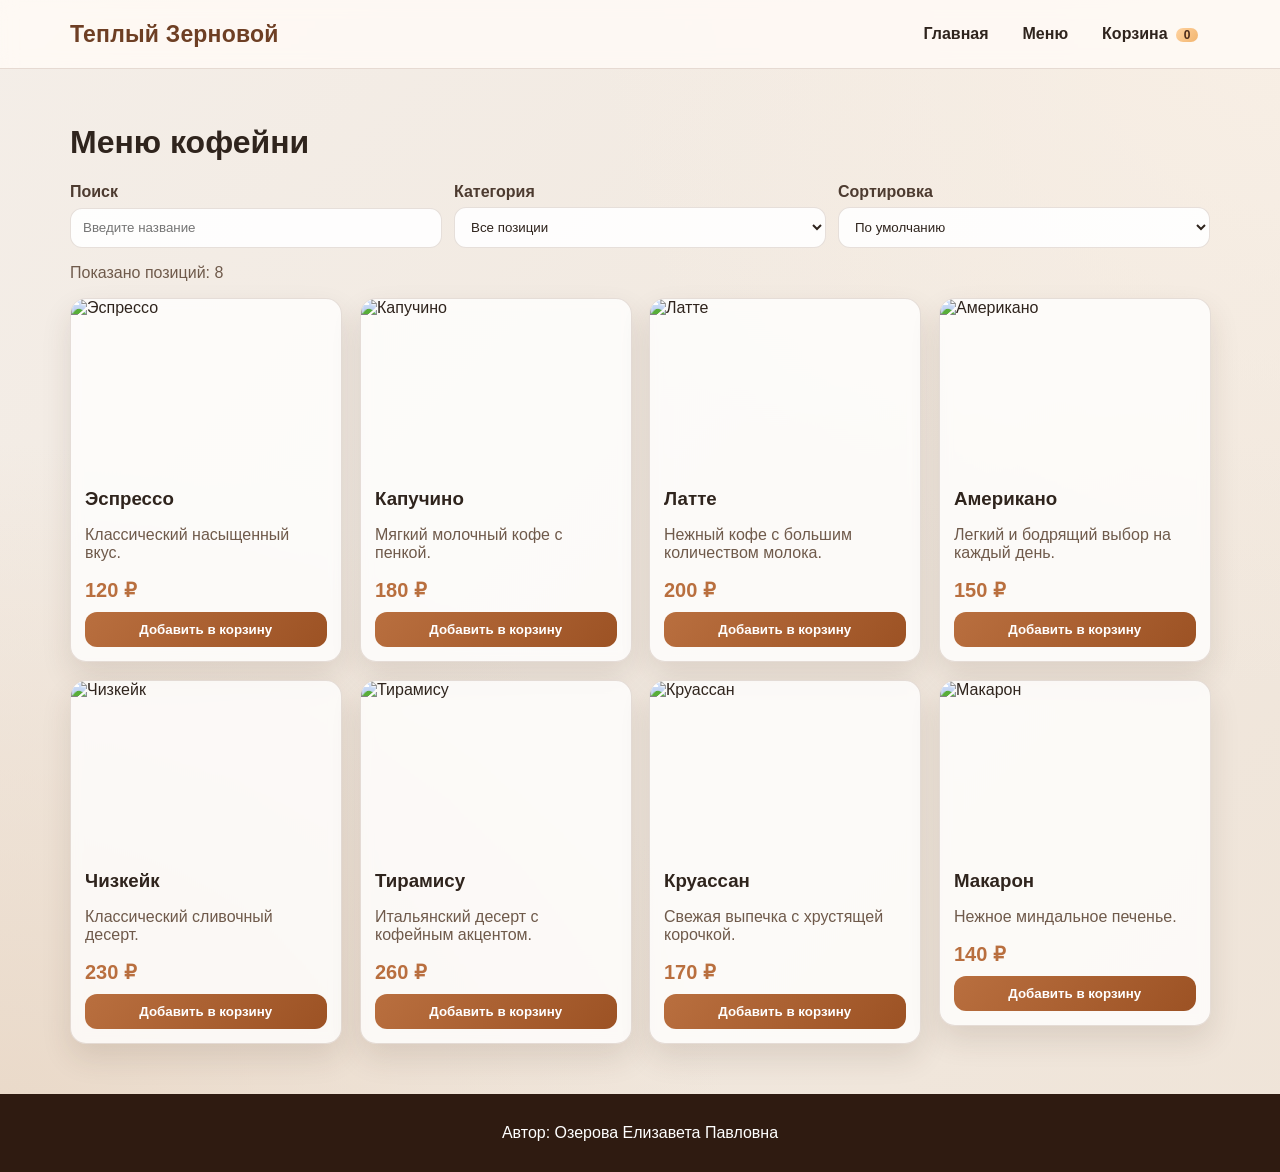
==== menu.html @ e08c6fac "Initial coffee shop site Made-with: Cursor" ====
<!DOCTYPE html>
<html lang="ru">
<head>
  <meta charset="UTF-8">
  <meta name="viewport" content="width=device-width, initial-scale=1.0">
  <title>Кофейня "Теплый Зерновой" - Меню</title>
  <link rel="stylesheet" href="styles.css">
</head>
<body>
  <header class="site-header">
    <div class="container nav-wrap">
      <a class="logo" href="index.html">Теплый Зерновой</a>
      <nav class="nav">
        <a href="index.html">Главная</a>
        <a href="menu.html">Меню</a>
        <a href="cart.html">Корзина <span id="cart-count-badge">0</span></a>
      </nav>
    </div>
  </header>

  <main class="container page-content">
    <h1>Меню кофейни</h1>
    <div class="controls">
      <label class="control-item">
        <span>Поиск</span>
        <input id="search-input" type="text" placeholder="Введите название">
      </label>
      <label class="control-item">
        <span>Категория</span>
        <select id="category-filter">
          <option value="all">Все позиции</option>
          <option value="coffee">Кофе</option>
          <option value="dessert">Десерты</option>
        </select>
      </label>
      <label class="control-item">
        <span>Сортировка</span>
        <select id="sort-filter">
          <option value="default">По умолчанию</option>
          <option value="price-asc">Сначала дешевле</option>
          <option value="price-desc">Сначала дороже</option>
          <option value="name-asc">По названию А-Я</option>
        </select>
      </label>
    </div>
    <p id="menu-result-count" class="result-count"></p>
    <div id="menu-grid" class="grid"></div>
  </main>

  <footer class="footer">
    <div class="container">
      <p>Автор: Озерова Елизавета Павловна</p>
    </div>
  </footer>

  <div id="toast" class="toast" aria-live="polite"></div>
  <script src="data.js"></script>
  <script src="common.js"></script>
  <script src="menu.js"></script>
</body>
</html>
---- styles.css ----
:root {
  --bg: #f4eee8;
  --bg-2: #efe4d8;
  --surface: rgba(255, 255, 255, 0.78);
  --surface-strong: #fffdfb;
  --text: #2f241d;
  --muted: #6f5a4b;
  --brand: #6e3f24;
  --brand-2: #b96f3f;
  --line: rgba(120, 84, 60, 0.18);
  --shadow: 0 14px 30px rgba(66, 42, 28, 0.12);
  --radius: 16px;
}

* {
  box-sizing: border-box;
}

html,
body {
  margin: 0;
  padding: 0;
}

body {
  font-family: "Segoe UI", "Inter", Arial, sans-serif;
  color: var(--text);
  background:
    radial-gradient(circle at top right, #f8efe5 0%, transparent 40%),
    radial-gradient(circle at bottom left, #e9d8c7 0%, transparent 42%),
    linear-gradient(135deg, var(--bg), var(--bg-2));
}

a {
  color: inherit;
}

.container {
  width: min(1140px, 92%);
  margin: 0 auto;
}

.site-header {
  position: sticky;
  top: 0;
  z-index: 30;
  backdrop-filter: blur(8px);
  background: rgba(255, 251, 246, 0.84);
  border-bottom: 1px solid var(--line);
}

.nav-wrap {
  min-height: 68px;
  display: flex;
  justify-content: space-between;
  align-items: center;
  gap: 12px;
}

.logo {
  font-size: 23px;
  font-weight: 800;
  text-decoration: none;
  letter-spacing: 0.2px;
  color: var(--brand);
}

.nav {
  display: flex;
  align-items: center;
  gap: 10px;
  flex-wrap: wrap;
}

.nav a {
  text-decoration: none;
  font-weight: 700;
  border-radius: 12px;
  padding: 8px 12px;
  transition: background 0.2s ease, transform 0.2s ease;
}

.nav a:hover {
  background: rgba(110, 63, 36, 0.09);
  transform: translateY(-1px);
}

#cart-count-badge {
  display: inline-flex;
  justify-content: center;
  align-items: center;
  min-width: 22px;
  padding: 0 7px;
  margin-left: 4px;
  border-radius: 999px;
  background: linear-gradient(130deg, #ffd3a0, #f2b56e);
  color: #4a2b1b;
  font-size: 12px;
  font-weight: 800;
}

.hero {
  text-align: center;
  padding: 66px 0;
  color: #fff;
  background:
    linear-gradient(140deg, rgba(73, 43, 27, 0.22), rgba(56, 31, 18, 0.42)),
    url("https://images.unsplash.com/photo-1498804103079-a6351b050096?auto=format&fit=crop&w=1600&q=80") center/cover;
}

.hero h1 {
  margin: 0;
  font-size: clamp(31px, 5vw, 50px);
  font-weight: 900;
  text-shadow: 0 3px 18px rgba(0, 0, 0, 0.35);
}

.hero p {
  margin-top: 12px;
}

.hero-btn {
  display: inline-block;
  margin-top: 14px;
  padding: 11px 18px;
  border-radius: 12px;
  text-decoration: none;
  font-weight: 800;
  color: #4a2b1c;
  background: linear-gradient(135deg, #ffe7cb, #ffc98d);
  box-shadow: 0 6px 20px rgba(0, 0, 0, 0.2);
}

.author {
  margin-top: 16px;
  font-weight: 700;
  opacity: 0.95;
}

.page-content {
  padding: 34px 0 42px;
}

.controls {
  display: grid;
  grid-template-columns: repeat(3, minmax(0, 1fr));
  gap: 12px;
  margin-bottom: 12px;
}

.control-item {
  display: grid;
  gap: 6px;
  font-weight: 700;
  color: #4d3b30;
}

.control-item input,
.control-item select,
.checkout-form input,
.checkout-form textarea {
  width: 100%;
  border: 1px solid var(--line);
  border-radius: 12px;
  padding: 11px 12px;
  background: rgba(255, 255, 255, 0.9);
  color: var(--text);
}

.control-item input:focus,
.control-item select:focus,
.checkout-form input:focus,
.checkout-form textarea:focus {
  outline: 2px solid rgba(185, 111, 63, 0.4);
  outline-offset: 1px;
}

.result-count,
.muted {
  color: var(--muted);
}

.grid {
  display: grid;
  grid-template-columns: repeat(auto-fit, minmax(240px, 1fr));
  gap: 18px;
}

.card-link {
  text-decoration: none;
}

.card {
  background: var(--surface);
  border: 1px solid var(--line);
  border-radius: var(--radius);
  overflow: hidden;
  box-shadow: var(--shadow);
  backdrop-filter: blur(6px);
  transition: transform 0.25s ease, box-shadow 0.25s ease;
  animation: card-in 0.45s ease both;
}

.card:hover {
  transform: translateY(-6px);
  box-shadow: 0 18px 35px rgba(66, 42, 28, 0.18);
}

.card-image {
  width: 100%;
  height: 175px;
  object-fit: cover;
  display: block;
}

.card-body {
  padding: 14px;
}

.card h3 {
  margin: 0 0 8px;
}

.price {
  margin: 8px 0 2px;
  color: var(--brand-2);
  font-size: 20px;
  font-weight: 800;
}

.card-actions {
  margin-top: 10px;
  display: grid;
  gap: 8px;
}

button,
.btn {
  border: none;
  border-radius: 12px;
  padding: 10px 13px;
  cursor: pointer;
  font-weight: 800;
  transition: transform 0.18s ease, filter 0.18s ease;
}

button:hover,
.btn:hover {
  transform: translateY(-1px);
  filter: brightness(0.98);
}

.btn,
.add-btn,
.order-btn {
  color: #fff;
  background: linear-gradient(130deg, var(--brand-2), #9c5224);
}

.btn-secondary,
.clear-btn,
.qty-btn,
.remove-btn {
  color: #4c2e20;
  background: linear-gradient(130deg, #f5e7da, #ead3c0);
}

.footer {
  margin-top: 8px;
  background: #2f1b11;
  color: #fff;
  text-align: center;
  padding: 14px 0;
}

.product-layout {
  display: grid;
  grid-template-columns: 1.05fr 1fr;
  gap: 20px;
}

.product-image {
  width: 100%;
  height: 390px;
  object-fit: cover;
  border: 1px solid var(--line);
  border-radius: var(--radius);
  box-shadow: var(--shadow);
}

.product-panel,
.panel {
  background: var(--surface-strong);
  border: 1px solid var(--line);
  border-radius: var(--radius);
  box-shadow: var(--shadow);
  padding: 18px;
}

.cart-layout {
  display: grid;
  grid-template-columns: 1.4fr 1fr;
  gap: 18px;
}

#cart-items {
  list-style: none;
  margin: 0;
  padding: 0;
}

#cart-items li {
  display: flex;
  justify-content: space-between;
  align-items: center;
  gap: 10px;
  border-bottom: 1px dashed #e4d1c0;
  padding: 10px 0;
}

.item-controls {
  display: flex;
  align-items: center;
  gap: 6px;
}

.qty-btn {
  width: 30px;
  height: 30px;
  padding: 0;
}

.checkout-form {
  display: grid;
  gap: 8px;
}

.checkout-form textarea {
  min-height: 75px;
  resize: vertical;
}

.toast {
  position: fixed;
  right: 14px;
  bottom: 14px;
  padding: 10px 14px;
  border-radius: 12px;
  color: #fff;
  background: rgba(42, 25, 16, 0.95);
  box-shadow: var(--shadow);
  transform: translateY(12px);
  opacity: 0;
  transition: opacity 0.2s ease, transform 0.2s ease;
  pointer-events: none;
  z-index: 40;
}

.toast.show {
  opacity: 1;
  transform: translateY(0);
}

@keyframes card-in {
  from {
    opacity: 0;
    transform: translateY(10px) scale(0.98);
  }
  to {
    opacity: 1;
    transform: translateY(0) scale(1);
  }
}

@media (max-width: 900px) {
  .controls {
    grid-template-columns: 1fr;
  }

  .product-layout,
  .cart-layout {
    grid-template-columns: 1fr;
  }
}

@media (max-width: 640px) {
  .nav-wrap {
    min-height: auto;
    padding: 10px 0;
    flex-direction: column;
    align-items: flex-start;
  }

  .hero {
    padding: 44px 0;
  }
}
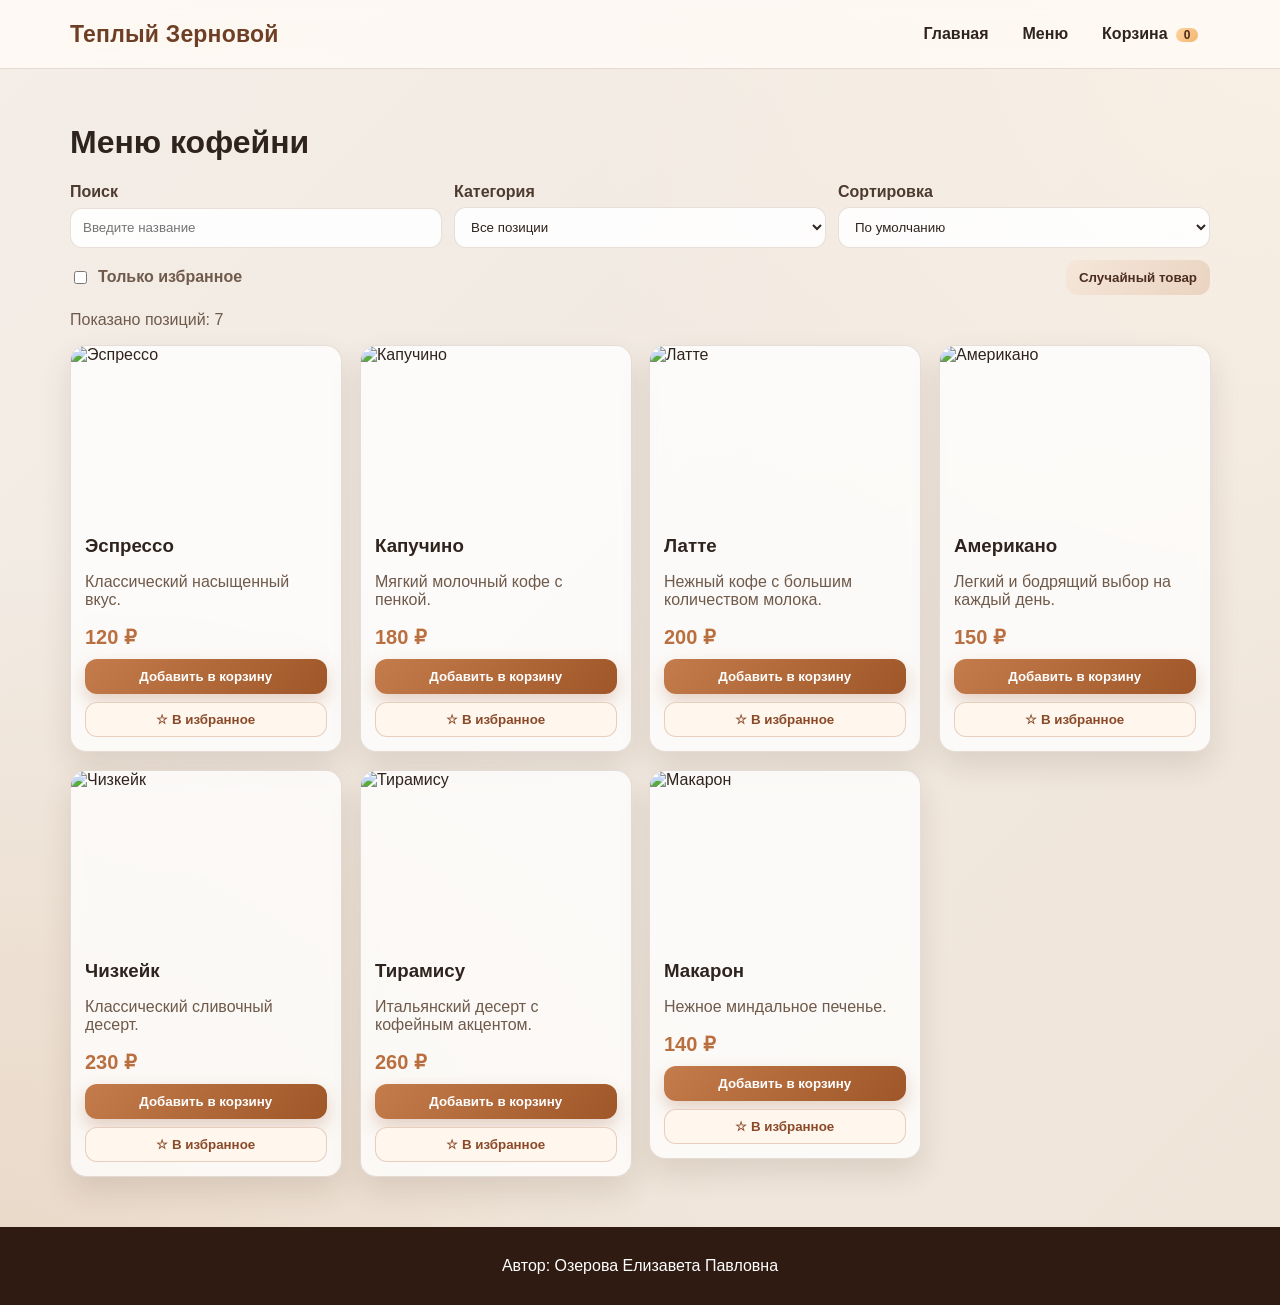
==== commit cd1bea65: "Remove croissant and enhance UI functionality Made-with: Cursor" ====
--- a/menu.html
+++ b/menu.html
@@ -43,6 +43,13 @@
         </select>
       </label>
     </div>
+    <div class="menu-tools">
+      <label class="favorite-toggle">
+        <input id="favorites-only" type="checkbox">
+        Только избранное
+      </label>
+      <button id="random-product" class="btn-secondary" type="button">Случайный товар</button>
+    </div>
     <p id="menu-result-count" class="result-count"></p>
     <div id="menu-grid" class="grid"></div>
   </main>
--- a/styles.css
+++ b/styles.css
@@ -242,6 +242,8 @@
   cursor: pointer;
   font-weight: 800;
   transition: transform 0.18s ease, filter 0.18s ease;
+  position: relative;
+  overflow: hidden;
 }
 
 button:hover,
@@ -250,11 +252,17 @@
   filter: brightness(0.98);
 }
 
+button:active,
+.btn:active {
+  transform: translateY(0) scale(0.98);
+}
+
 .btn,
 .add-btn,
 .order-btn {
   color: #fff;
-  background: linear-gradient(130deg, var(--brand-2), #9c5224);
+  background: linear-gradient(130deg, #c47c4c, #9f5628);
+  box-shadow: 0 8px 18px rgba(156, 84, 38, 0.25);
 }
 
 .btn-secondary,
@@ -263,6 +271,31 @@
 .remove-btn {
   color: #4c2e20;
   background: linear-gradient(130deg, #f5e7da, #ead3c0);
+}
+
+.favorite-btn {
+  border: 1px solid rgba(159, 86, 40, 0.25);
+  border-radius: 12px;
+  background: #fff6ee;
+  color: #8a4a28;
+  padding: 9px 12px;
+  font-weight: 700;
+}
+
+.menu-tools {
+  display: flex;
+  justify-content: space-between;
+  align-items: center;
+  gap: 10px;
+  margin: 4px 0 12px;
+}
+
+.favorite-toggle {
+  display: inline-flex;
+  align-items: center;
+  gap: 8px;
+  color: var(--muted);
+  font-weight: 700;
 }
 
 .footer {
@@ -361,6 +394,19 @@
   transform: translateY(0);
 }
 
+.promo-row {
+  display: grid;
+  grid-template-columns: 1fr auto;
+  gap: 8px;
+  margin-bottom: 8px;
+}
+
+.promo-row input {
+  border: 1px solid var(--line);
+  border-radius: 12px;
+  padding: 10px 12px;
+}
+
 @keyframes card-in {
   from {
     opacity: 0;
@@ -379,6 +425,15 @@
 
   .product-layout,
   .cart-layout {
+    grid-template-columns: 1fr;
+  }
+
+  .menu-tools {
+    flex-direction: column;
+    align-items: stretch;
+  }
+
+  .promo-row {
     grid-template-columns: 1fr;
   }
 }
